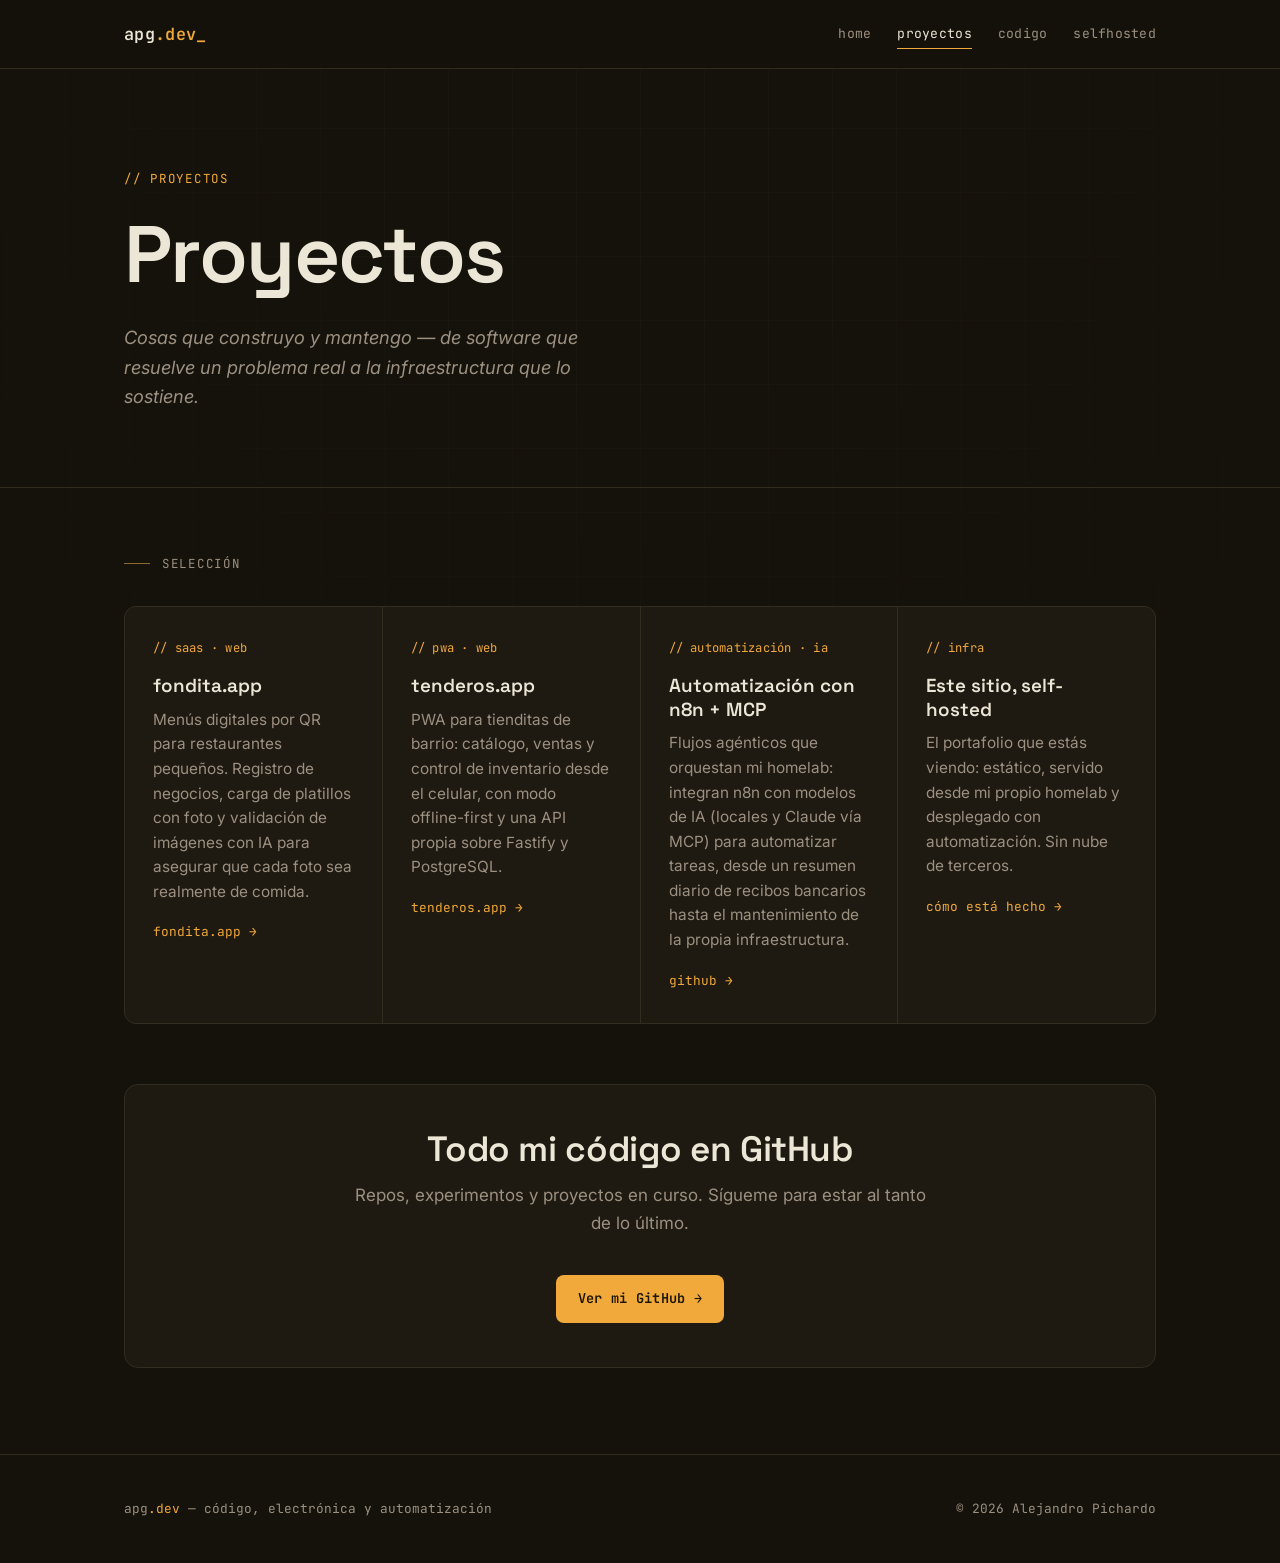
==== html/proyectos.html @ 2c0a466a "Mirror inicial del sitio apg.dev y agrega tenderos.app a proyectos Sube el contenido actual de apg-s" ====
<!DOCTYPE html>
<html lang="es">
<head>
<meta charset="UTF-8">
<meta name="viewport" content="width=device-width, initial-scale=1.0">
<title>Proyectos — Alejandro Pichardo</title>
<meta name="description" content="Proyectos de Alejandro Pichardo: fondita.app, tenderos.app, automatización con n8n y MCP, y un homelab self-hosted.">
<link rel="preconnect" href="https://fonts.googleapis.com">
<link rel="preconnect" href="https://fonts.gstatic.com" crossorigin>
<link href="https://fonts.googleapis.com/css2?family=Space+Grotesk:wght@500;600;700&family=Inter:wght@400;500&family=JetBrains+Mono:wght@400;500;600&display=swap" rel="stylesheet">
<link rel="stylesheet" href="styles.css?v=2">
<link rel="icon" type="image/svg+xml" href="favicon.svg">
<link rel="apple-touch-icon" href="apple-touch-icon.png">
<meta property="og:type" content="website">
<meta property="og:site_name" content="apg.dev">
<meta property="og:title" content="Proyectos — Alejandro Pichardo">
<meta property="og:description" content="Proyectos de Alejandro Pichardo: fondita.app, tenderos.app, automatización con n8n y MCP, y un homelab self-hosted.">
<meta property="og:image" content="https://apg.dev/og-image.png">
<meta property="og:url" content="https://apg.dev/proyectos.html">
<meta name="twitter:card" content="summary_large_image">
</head>
<body><header class="site">
<div class="wrap nav">
<a class="brand" href="index.html">apg<span class="amber">.dev</span><span class="cursor">_</span></a>
<nav class="links">
<a href="index.html">home</a>
<a href="proyectos.html" aria-current="page">proyectos</a>
<a href="codigo.html">codigo</a>
<a href="selfhosted.html">selfhosted</a>
</nav>
</div>
</header>
<main>
<section class="hero">
<div class="wrap">
<p class="eyebrow">// proyectos</p>
<h1 class="display">Proyectos</h1>
<p class="lede">Cosas que construyo y mantengo — de software que resuelve un problema real a la infraestructura que lo sostiene.</p>
</div>
</section>
<section class="section">
<div class="wrap">
<div class="section-label">selección</div>
<div class="grid">
<article class="card">
<div class="tag">// saas · web</div>
<h3>fondita.app</h3>
<p>Menús digitales por QR para restaurantes pequeños. Registro de negocios, carga de platillos con foto y validación de imágenes con IA para asegurar que cada foto sea realmente de comida.</p>
<div class="meta">
<a href="https://fondita.app" target="_blank" rel="noopener">fondita.app →</a>
</div>
</article>
<article class="card">
<div class="tag">// pwa · web</div>
<h3>tenderos.app</h3>
<p>PWA para tienditas de barrio: catálogo, ventas y control de inventario desde el celular, con modo offline-first y una API propia sobre Fastify y PostgreSQL.</p>
<div class="meta">
<a href="https://tenderos.app" target="_blank" rel="noopener">tenderos.app →</a>
</div>
</article>
<article class="card">
<div class="tag">// automatización · ia</div>
<h3>Automatización con n8n + MCP</h3>
<p>Flujos agénticos que orquestan mi homelab: integran n8n con modelos de IA (locales y Claude vía MCP) para automatizar tareas, desde un resumen diario de recibos bancarios hasta el mantenimiento de la propia infraestructura.</p>
<div class="meta">
<a href="https://github.com/pichardo7" target="_blank" rel="noopener">github →</a>
</div>
</article>
<article class="card">
<div class="tag">// infra</div>
<h3>Este sitio, self-hosted</h3>
<p>El portafolio que estás viendo: estático, servido desde mi propio homelab y desplegado con automatización. Sin nube de terceros.</p>
<div class="meta">
<a href="selfhosted.html">cómo está hecho →</a>
</div>
</article>
</div>
<div class="gh" id="github">
<h2>Todo mi código en GitHub</h2>
<p>Repos, experimentos y proyectos en curso. Sígueme para estar al tanto de lo último.</p>
<div class="cta-row">
<a class="btn btn-amber" href="https://github.com/pichardo7" target="_blank" rel="noopener">Ver mi GitHub →</a>
</div>
</div>
</div>
</section>
</main>
<footer class="site">
<div class="wrap foot">
<span>apg<span style="color:var(--amber)">.dev</span> — código, electrónica y automatización</span>
<span>© 2026 Alejandro Pichardo</span>
</div>
</footer>
</body>
</html>
---- html/styles.css ----
:root{--bg:#15120C;--panel:#1E1A12;--panel-2:#241F16;--line:#332C20;--ink:#ECE6D6;--muted:#9C9080;--amber:#F0A93A;--amber-dim:#8A6A2E;--maxw:1080px}*{box-sizing:border-box;margin:0;padding:0}html{scroll-behavior:smooth}body{background:var(--bg);color:var(--ink);font-family:'Inter',system-ui,sans-serif;font-size:17px;line-height:1.6;-webkit-font-smoothing:antialiased;overflow-x:hidden}a{color:inherit;text-decoration:none}img{max-width:100%;display:block}body::before{content:"";position:fixed;inset:0;z-index:0;pointer-events:none;background-image:linear-gradient(var(--line) 1px,transparent 1px),linear-gradient(90deg,var(--line) 1px,transparent 1px);background-size:64px 64px;opacity:.16;-webkit-mask-image:radial-gradient(ellipse at 50% -10%,#000 35%,transparent 80%);mask-image:radial-gradient(ellipse at 50% -10%,#000 35%,transparent 80%)}.wrap{max-width:var(--maxw);margin:0 auto;padding:0 24px;position:relative;z-index:1}header.site{position:sticky;top:0;z-index:20;background:rgba(21,18,12,.82);backdrop-filter:blur(10px);border-bottom:1px solid var(--line)}.nav{display:flex;align-items:center;justify-content:space-between;height:68px}.brand{font-family:'JetBrains Mono',monospace;font-weight:600;font-size:1.05rem;letter-spacing:.02em}.brand .amber{color:var(--amber)}.brand .cursor{color:var(--amber);animation:blink 1.2s steps(1) infinite}@keyframes blink{50%{opacity:0}}nav.links{display:flex;gap:26px;font-family:'JetBrains Mono',monospace;font-size:.82rem;letter-spacing:.02em;text-transform:lowercase}nav.links a{color:var(--muted);transition:color .2s;padding:4px 0;border-bottom:1px solid transparent}nav.links a:hover,nav.links a[aria-current="page"]{color:var(--ink);border-bottom-color:var(--amber)}nav.links a:focus-visible,.btn:focus-visible{outline:2px solid var(--amber);outline-offset:3px;border-radius:2px}.statusline{display:inline-flex;align-items:center;gap:10px;font-family:'JetBrains Mono',monospace;font-size:.8rem;letter-spacing:.03em;color:var(--muted);border:1px solid var(--line);border-radius:999px;padding:7px 15px;background:var(--panel)}.led{width:8px;height:8px;border-radius:50%;background:var(--amber);animation:pulse 2.6s ease-out infinite}@keyframes pulse{0%{box-shadow:0 0 0 0 rgba(240,169,58,.5)}70%{box-shadow:0 0 0 7px rgba(240,169,58,0)}100%{box-shadow:0 0 0 0 rgba(240,169,58,0)}}.hero{padding:100px 0 76px}.eyebrow{font-family:'JetBrains Mono',monospace;font-size:.78rem;letter-spacing:.14em;text-transform:uppercase;color:var(--amber);margin-bottom:24px}h1.display{font-family:'Space Grotesk',sans-serif;font-weight:600;line-height:1.03;letter-spacing:-.02em;font-size:clamp(2.6rem,7vw,5rem);max-width:16ch}.hero .lede{margin-top:28px;max-width:44ch;color:var(--muted);font-size:1.14rem;font-style:italic}.cta-row{display:flex;flex-wrap:wrap;gap:14px;margin-top:38px;align-items:center}.btn{display:inline-flex;align-items:center;gap:9px;font-family:'JetBrains Mono',monospace;font-size:.85rem;letter-spacing:.02em;padding:13px 22px;border-radius:8px;transition:.2s;cursor:pointer}.btn-amber{background:var(--amber);color:#1A1408;font-weight:600}.btn-amber:hover{background:#ffc164}.btn-ghost{border:1px solid var(--line);color:var(--ink)}.btn-ghost:hover{border-color:var(--amber);color:var(--amber)}.section{padding:66px 0;border-top:1px solid var(--line)}.section-label{font-family:'JetBrains Mono',monospace;font-size:.78rem;letter-spacing:.14em;text-transform:uppercase;color:var(--muted);margin-bottom:26px;display:flex;align-items:center;gap:12px}.section-label::before{content:"";width:26px;height:1px;background:var(--amber-dim)}h2{font-family:'Space Grotesk',sans-serif;font-weight:600;font-size:clamp(1.8rem,4vw,2.5rem);letter-spacing:-.01em;line-height:1.12}.prose{margin-top:22px}.prose p{max-width:62ch;color:var(--muted);margin-top:16px}.sig{margin-top:26px;font-family:'JetBrains Mono',monospace;font-size:.85rem;color:var(--amber)}footer.site{border-top:1px solid var(--line);padding:44px 0;margin-top:20px}.foot{display:flex;flex-wrap:wrap;gap:16px;justify-content:space-between;align-items:center;font-family:'JetBrains Mono',monospace;font-size:.8rem;color:var(--muted)}.foot a:hover{color:var(--amber)}@media (max-width:560px){nav.links{gap:16px;font-size:.76rem}.hero{padding:72px 0 56px}.btn{width:100%;justify-content:center}}@media (prefers-reduced-motion:reduce){*{animation:none!important;scroll-behavior:auto}}
.grid{display:grid;grid-template-columns:repeat(auto-fit,minmax(250px,1fr));gap:1px;background:var(--line);border:1px solid var(--line);border-radius:12px;overflow:hidden;margin-top:32px}.card{background:var(--panel);padding:32px 28px;transition:background .2s;display:flex;flex-direction:column}.card:hover{background:var(--panel-2)}.card .tag{font-family:'JetBrains Mono',monospace;font-size:.76rem;color:var(--amber);margin-bottom:16px;letter-spacing:.02em}.card h3{font-family:'Space Grotesk',sans-serif;font-weight:600;font-size:1.18rem;margin-bottom:10px;line-height:1.25}.card p{color:var(--muted);font-size:.96rem}.card .meta{margin-top:18px;display:flex;gap:18px;flex-wrap:wrap}.card .meta a{font-family:'JetBrains Mono',monospace;font-size:.8rem;color:var(--amber)}.card .meta a:hover{text-decoration:underline}.gh{margin-top:60px;border:1px solid var(--line);border-radius:14px;background:var(--panel);padding:44px 32px;text-align:center}.gh h2{font-family:'Space Grotesk',sans-serif;font-weight:600;font-size:clamp(1.6rem,4vw,2.2rem);letter-spacing:-.01em}.gh p{color:var(--muted);max-width:52ch;margin:14px auto 28px}.gh .cta-row{justify-content:center}
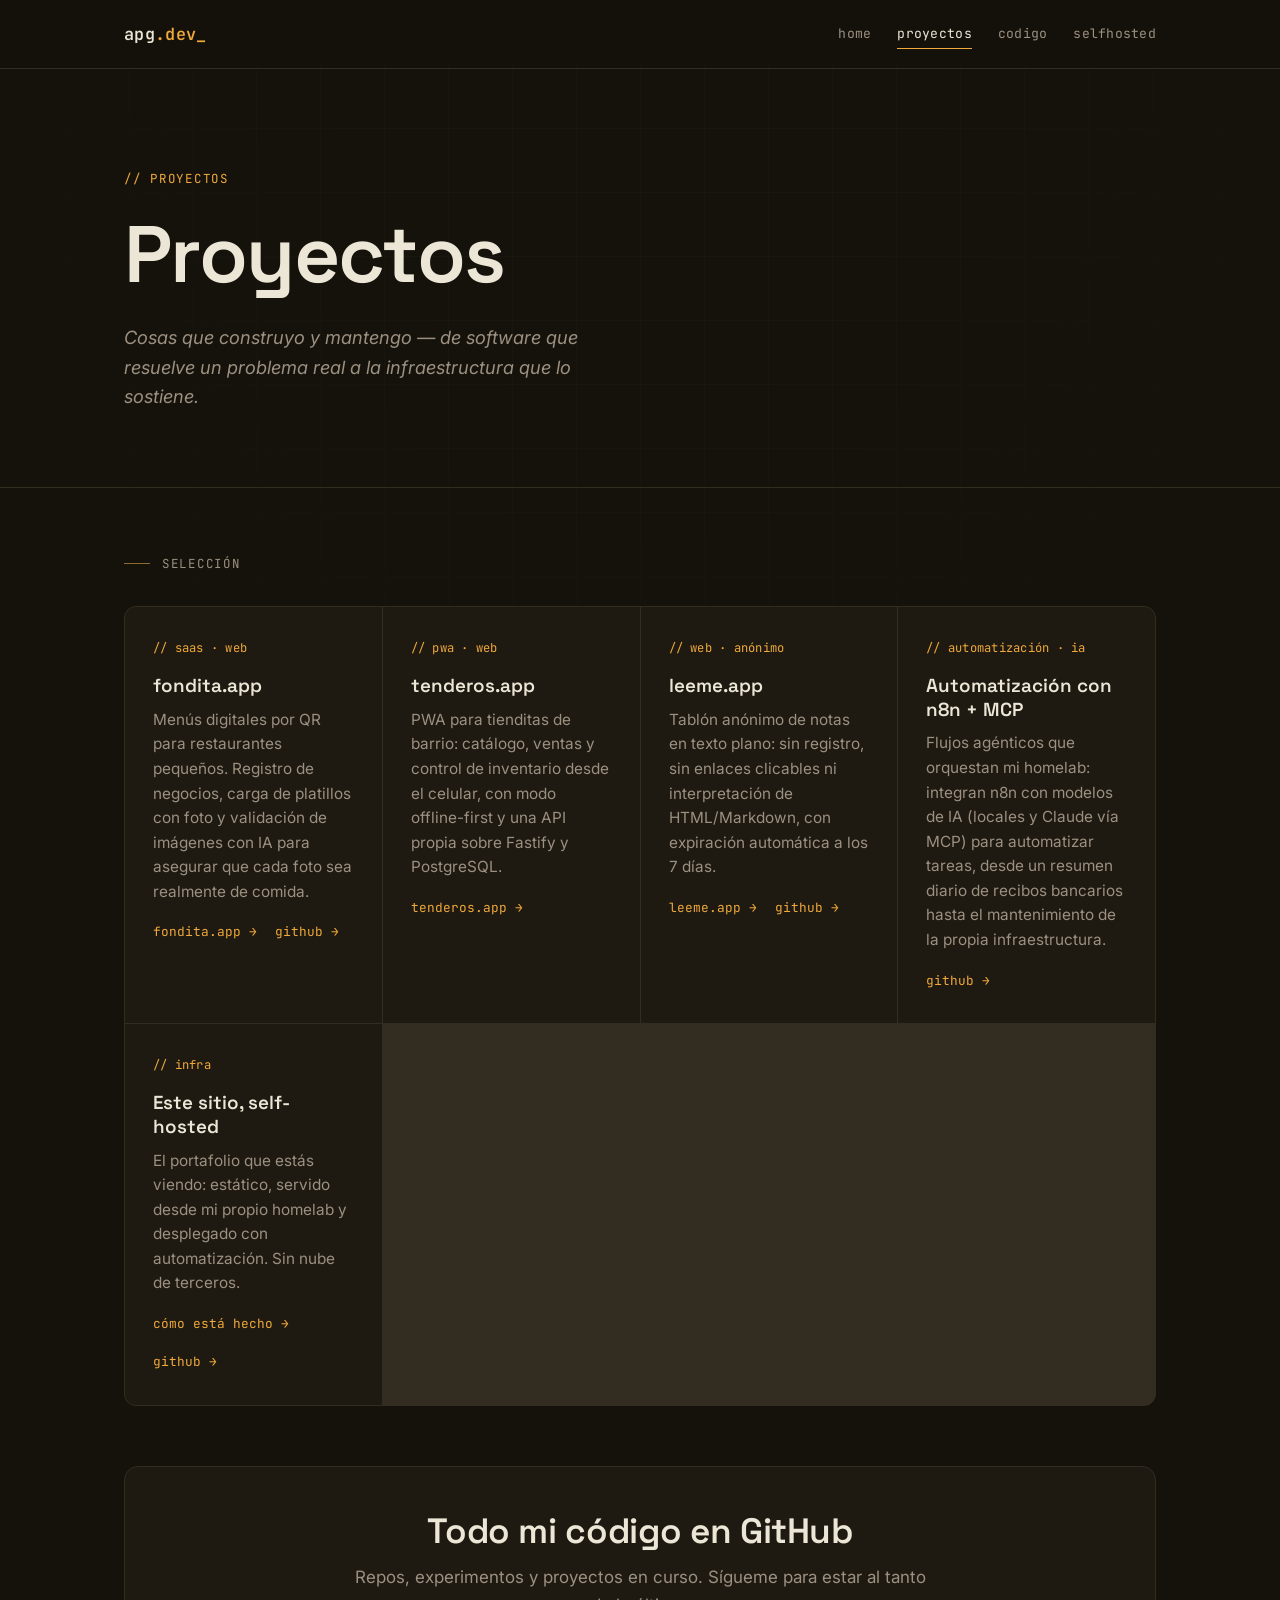
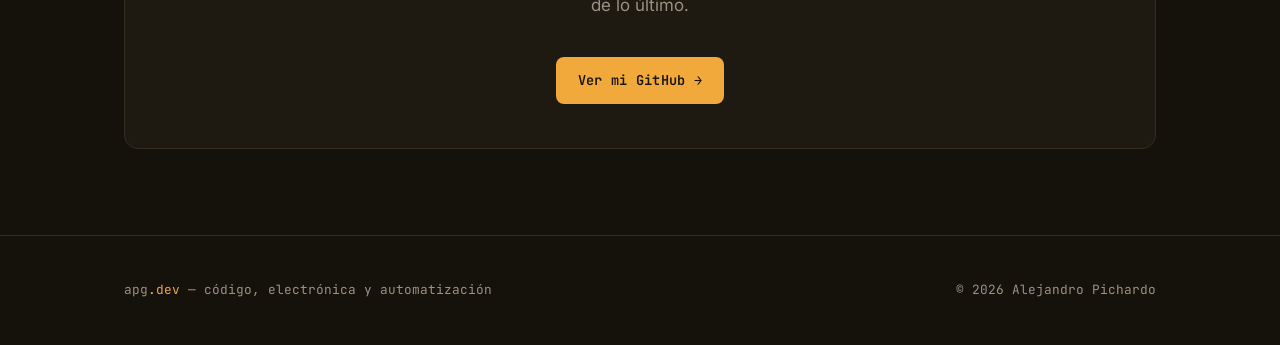
==== commit 8f269164: "Agrega tarjeta de leeme.app y enlaces a GitHub por proyecto fondita.app, leeme.app y este sitio ahor" ====
--- a/html/proyectos.html
+++ b/html/proyectos.html
@@ -4,7 +4,7 @@
 <meta charset="UTF-8">
 <meta name="viewport" content="width=device-width, initial-scale=1.0">
 <title>Proyectos — Alejandro Pichardo</title>
-<meta name="description" content="Proyectos de Alejandro Pichardo: fondita.app, tenderos.app, automatización con n8n y MCP, y un homelab self-hosted.">
+<meta name="description" content="Proyectos de Alejandro Pichardo: fondita.app, tenderos.app, leeme.app, automatización con n8n y MCP, y un homelab self-hosted.">
 <link rel="preconnect" href="https://fonts.googleapis.com">
 <link rel="preconnect" href="https://fonts.gstatic.com" crossorigin>
 <link href="https://fonts.googleapis.com/css2?family=Space+Grotesk:wght@500;600;700&family=Inter:wght@400;500&family=JetBrains+Mono:wght@400;500;600&display=swap" rel="stylesheet">
@@ -14,7 +14,7 @@
 <meta property="og:type" content="website">
 <meta property="og:site_name" content="apg.dev">
 <meta property="og:title" content="Proyectos — Alejandro Pichardo">
-<meta property="og:description" content="Proyectos de Alejandro Pichardo: fondita.app, tenderos.app, automatización con n8n y MCP, y un homelab self-hosted.">
+<meta property="og:description" content="Proyectos de Alejandro Pichardo: fondita.app, tenderos.app, leeme.app, automatización con n8n y MCP, y un homelab self-hosted.">
 <meta property="og:image" content="https://apg.dev/og-image.png">
 <meta property="og:url" content="https://apg.dev/proyectos.html">
 <meta name="twitter:card" content="summary_large_image">
@@ -48,6 +48,7 @@
 <p>Menús digitales por QR para restaurantes pequeños. Registro de negocios, carga de platillos con foto y validación de imágenes con IA para asegurar que cada foto sea realmente de comida.</p>
 <div class="meta">
 <a href="https://fondita.app" target="_blank" rel="noopener">fondita.app →</a>
+<a href="https://github.com/pichardo7/fondita" target="_blank" rel="noopener">github →</a>
 </div>
 </article>
 <article class="card">
@@ -56,6 +57,15 @@
 <p>PWA para tienditas de barrio: catálogo, ventas y control de inventario desde el celular, con modo offline-first y una API propia sobre Fastify y PostgreSQL.</p>
 <div class="meta">
 <a href="https://tenderos.app" target="_blank" rel="noopener">tenderos.app →</a>
+</div>
+</article>
+<article class="card">
+<div class="tag">// web · anónimo</div>
+<h3>leeme.app</h3>
+<p>Tablón anónimo de notas en texto plano: sin registro, sin enlaces clicables ni interpretación de HTML/Markdown, con expiración automática a los 7 días.</p>
+<div class="meta">
+<a href="https://leeme.app" target="_blank" rel="noopener">leeme.app →</a>
+<a href="https://github.com/pichardo7/leeme.app" target="_blank" rel="noopener">github →</a>
 </div>
 </article>
 <article class="card">
@@ -72,6 +82,7 @@
 <p>El portafolio que estás viendo: estático, servido desde mi propio homelab y desplegado con automatización. Sin nube de terceros.</p>
 <div class="meta">
 <a href="selfhosted.html">cómo está hecho →</a>
+<a href="https://github.com/pichardo7/apg-static" target="_blank" rel="noopener">github →</a>
 </div>
 </article>
 </div>
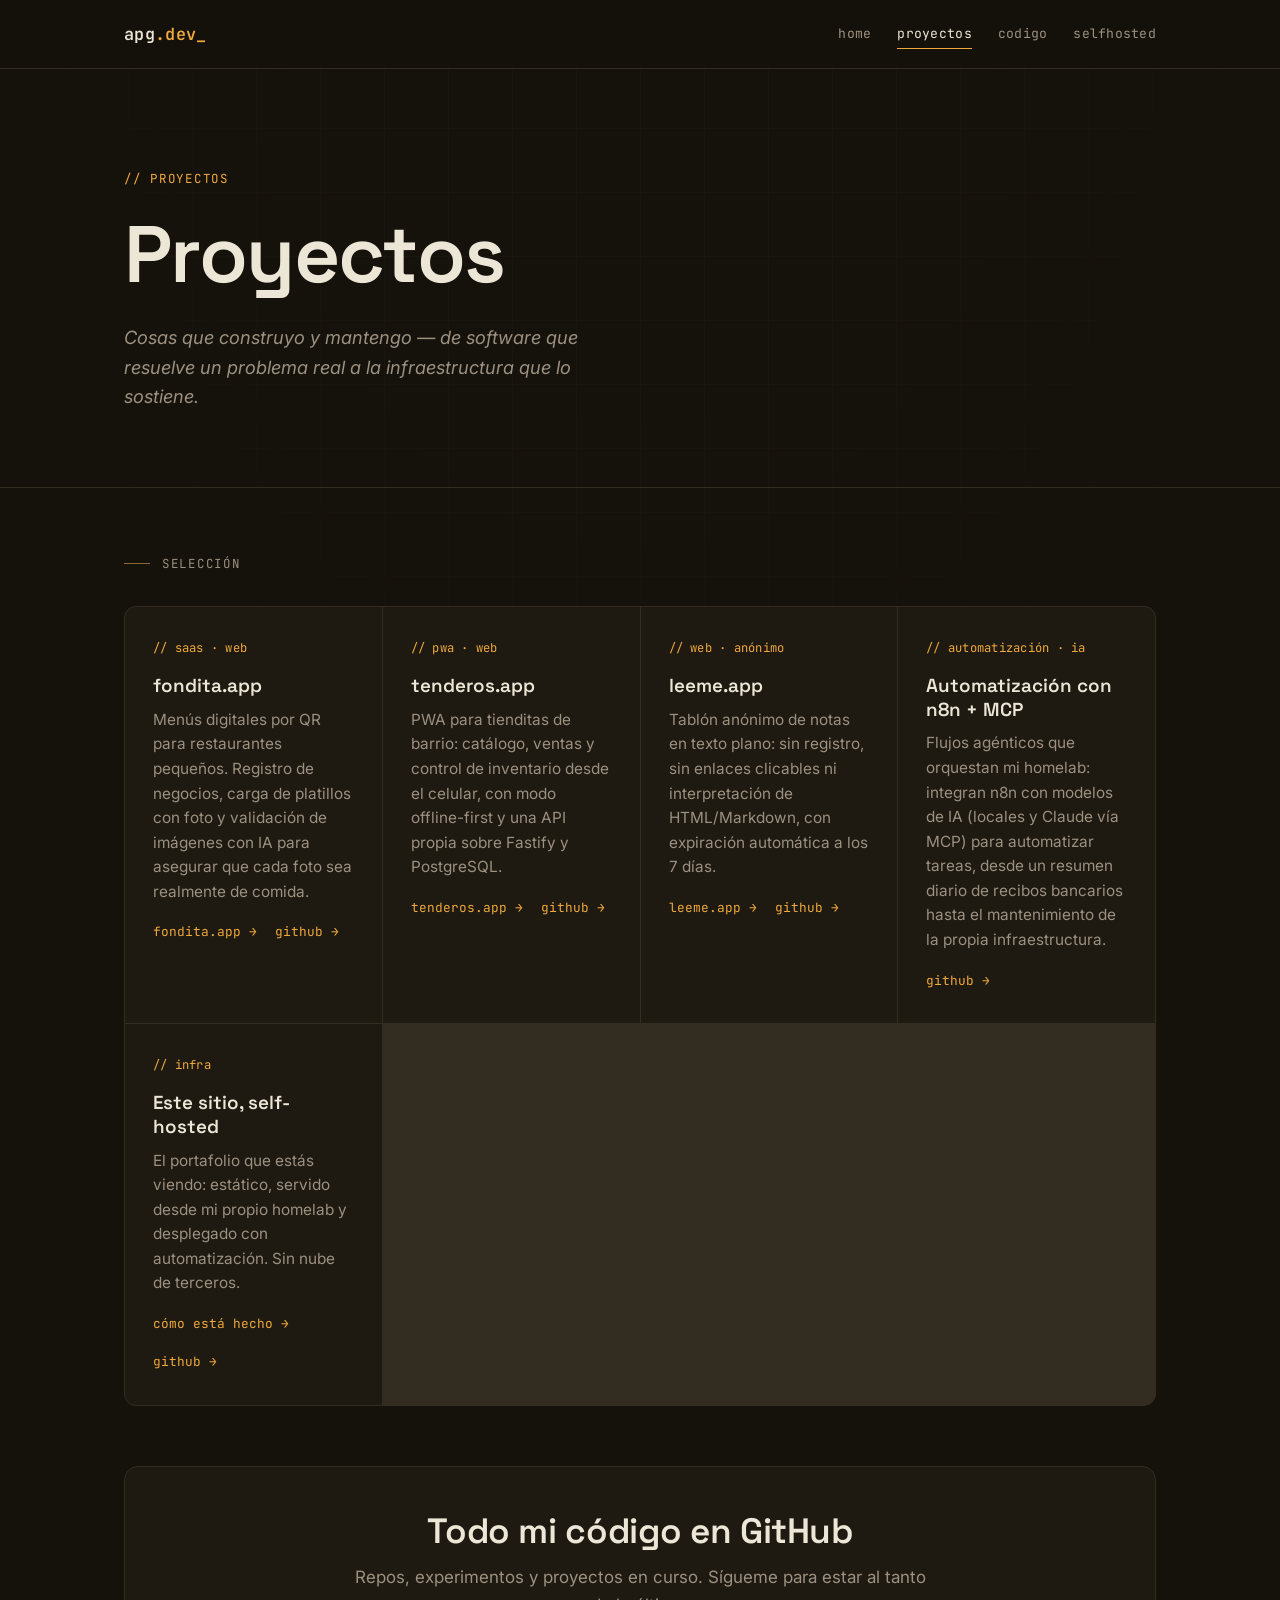
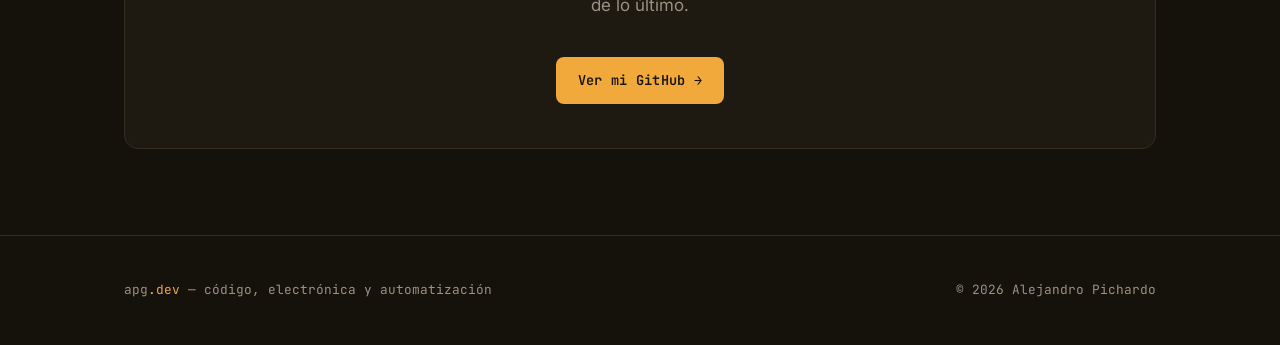
==== commit 0a9ae07b: "Agrega enlace a GitHub en la tarjeta de tenderos.app pichardo7/tenderos ya existe como repo privado." ====
--- a/html/proyectos.html
+++ b/html/proyectos.html
@@ -57,6 +57,7 @@
 <p>PWA para tienditas de barrio: catálogo, ventas y control de inventario desde el celular, con modo offline-first y una API propia sobre Fastify y PostgreSQL.</p>
 <div class="meta">
 <a href="https://tenderos.app" target="_blank" rel="noopener">tenderos.app →</a>
+<a href="https://github.com/pichardo7/tenderos" target="_blank" rel="noopener">github →</a>
 </div>
 </article>
 <article class="card">
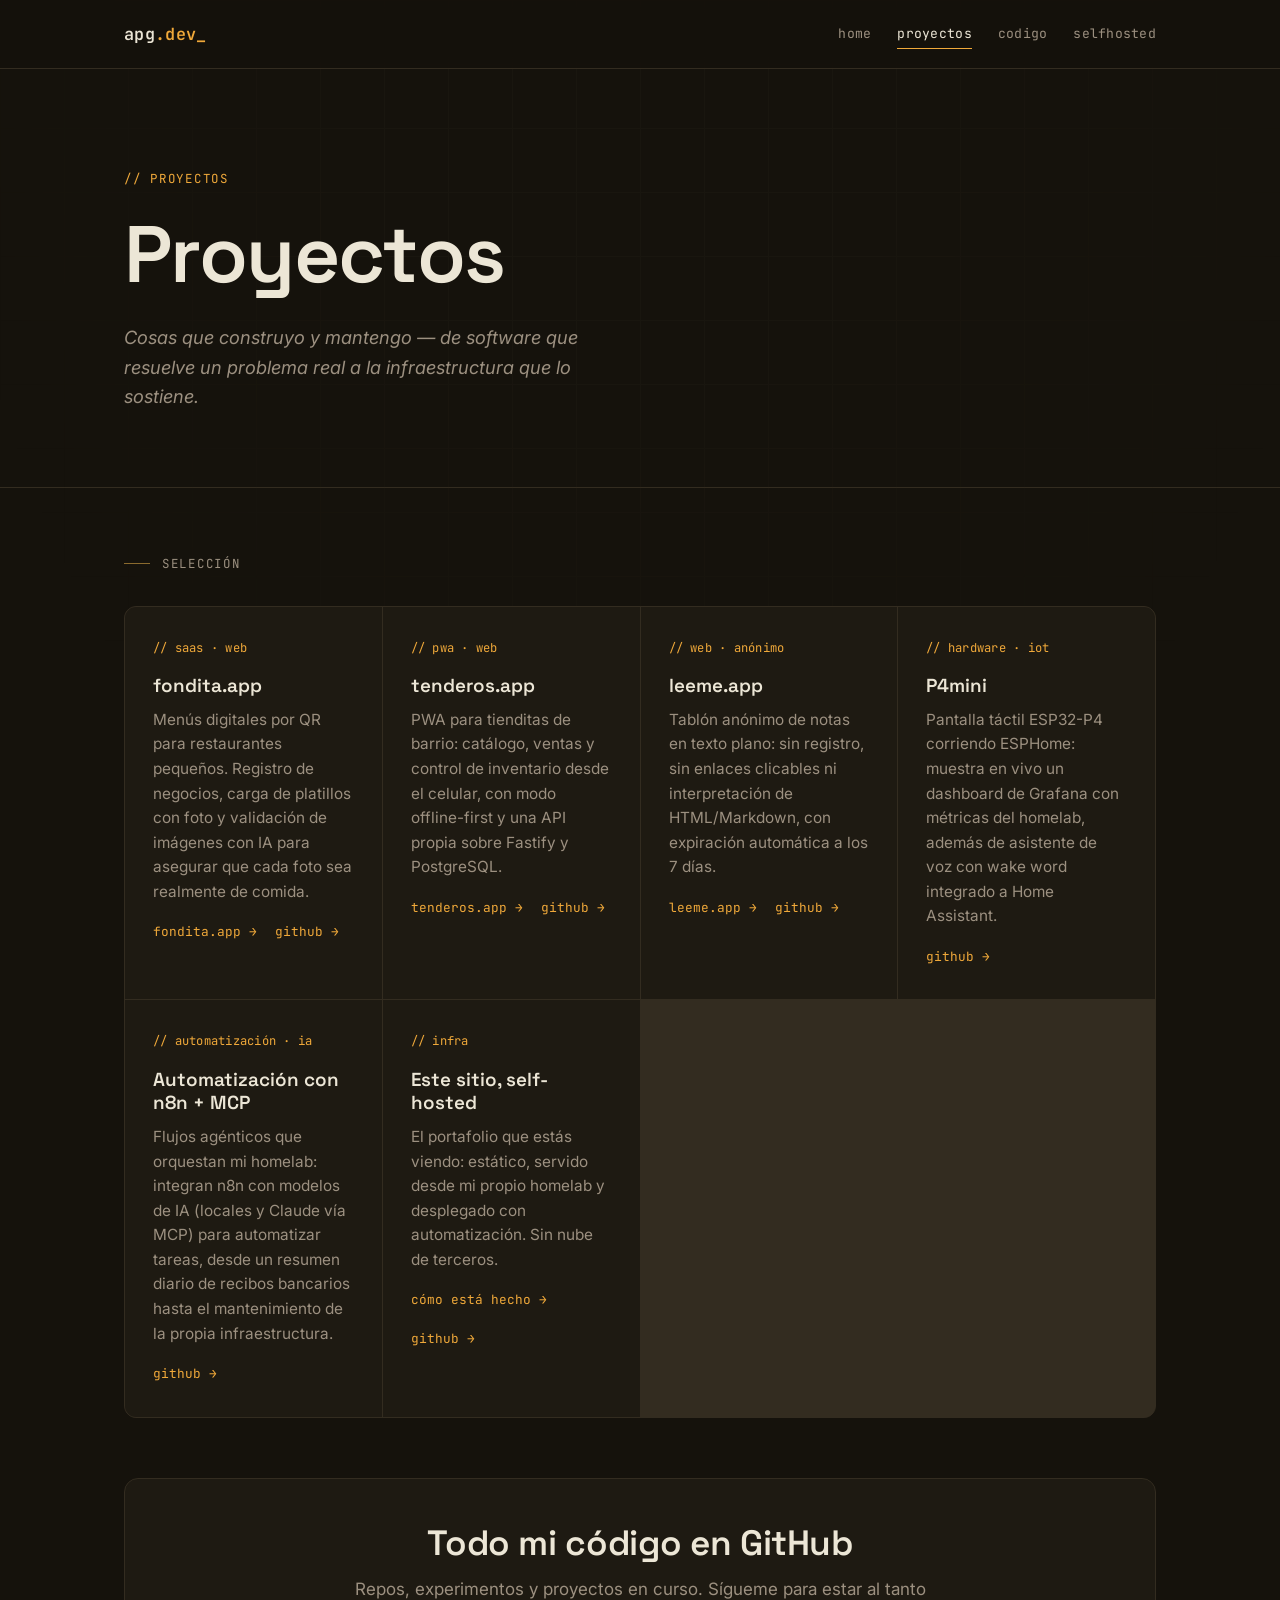
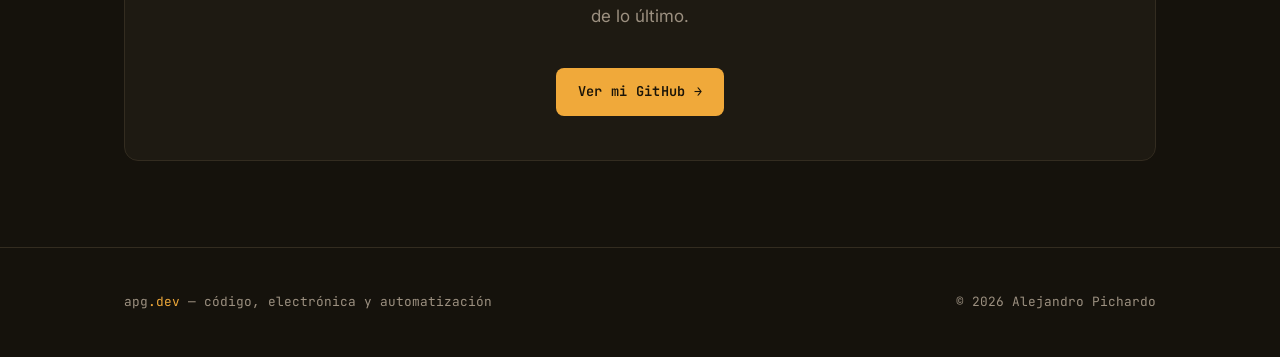
==== commit c41293d4: "Agrega tarjeta de P4mini (ESP32-P4) Pantalla ESPHome que muestra un dashboard de Grafana con metrica" ====
--- a/html/proyectos.html
+++ b/html/proyectos.html
@@ -4,7 +4,7 @@
 <meta charset="UTF-8">
 <meta name="viewport" content="width=device-width, initial-scale=1.0">
 <title>Proyectos — Alejandro Pichardo</title>
-<meta name="description" content="Proyectos de Alejandro Pichardo: fondita.app, tenderos.app, leeme.app, automatización con n8n y MCP, y un homelab self-hosted.">
+<meta name="description" content="Proyectos de Alejandro Pichardo: fondita.app, tenderos.app, leeme.app, P4mini (ESP32-P4), automatización con n8n y MCP, y un homelab self-hosted.">
 <link rel="preconnect" href="https://fonts.googleapis.com">
 <link rel="preconnect" href="https://fonts.gstatic.com" crossorigin>
 <link href="https://fonts.googleapis.com/css2?family=Space+Grotesk:wght@500;600;700&family=Inter:wght@400;500&family=JetBrains+Mono:wght@400;500;600&display=swap" rel="stylesheet">
@@ -14,7 +14,7 @@
 <meta property="og:type" content="website">
 <meta property="og:site_name" content="apg.dev">
 <meta property="og:title" content="Proyectos — Alejandro Pichardo">
-<meta property="og:description" content="Proyectos de Alejandro Pichardo: fondita.app, tenderos.app, leeme.app, automatización con n8n y MCP, y un homelab self-hosted.">
+<meta property="og:description" content="Proyectos de Alejandro Pichardo: fondita.app, tenderos.app, leeme.app, P4mini (ESP32-P4), automatización con n8n y MCP, y un homelab self-hosted.">
 <meta property="og:image" content="https://apg.dev/og-image.png">
 <meta property="og:url" content="https://apg.dev/proyectos.html">
 <meta name="twitter:card" content="summary_large_image">
@@ -70,6 +70,14 @@
 </div>
 </article>
 <article class="card">
+<div class="tag">// hardware · iot</div>
+<h3>P4mini</h3>
+<p>Pantalla táctil ESP32-P4 corriendo ESPHome: muestra en vivo un dashboard de Grafana con métricas del homelab, además de asistente de voz con wake word integrado a Home Assistant.</p>
+<div class="meta">
+<a href="https://github.com/pichardo7/esp32" target="_blank" rel="noopener">github →</a>
+</div>
+</article>
+<article class="card">
 <div class="tag">// automatización · ia</div>
 <h3>Automatización con n8n + MCP</h3>
 <p>Flujos agénticos que orquestan mi homelab: integran n8n con modelos de IA (locales y Claude vía MCP) para automatizar tareas, desde un resumen diario de recibos bancarios hasta el mantenimiento de la propia infraestructura.</p>
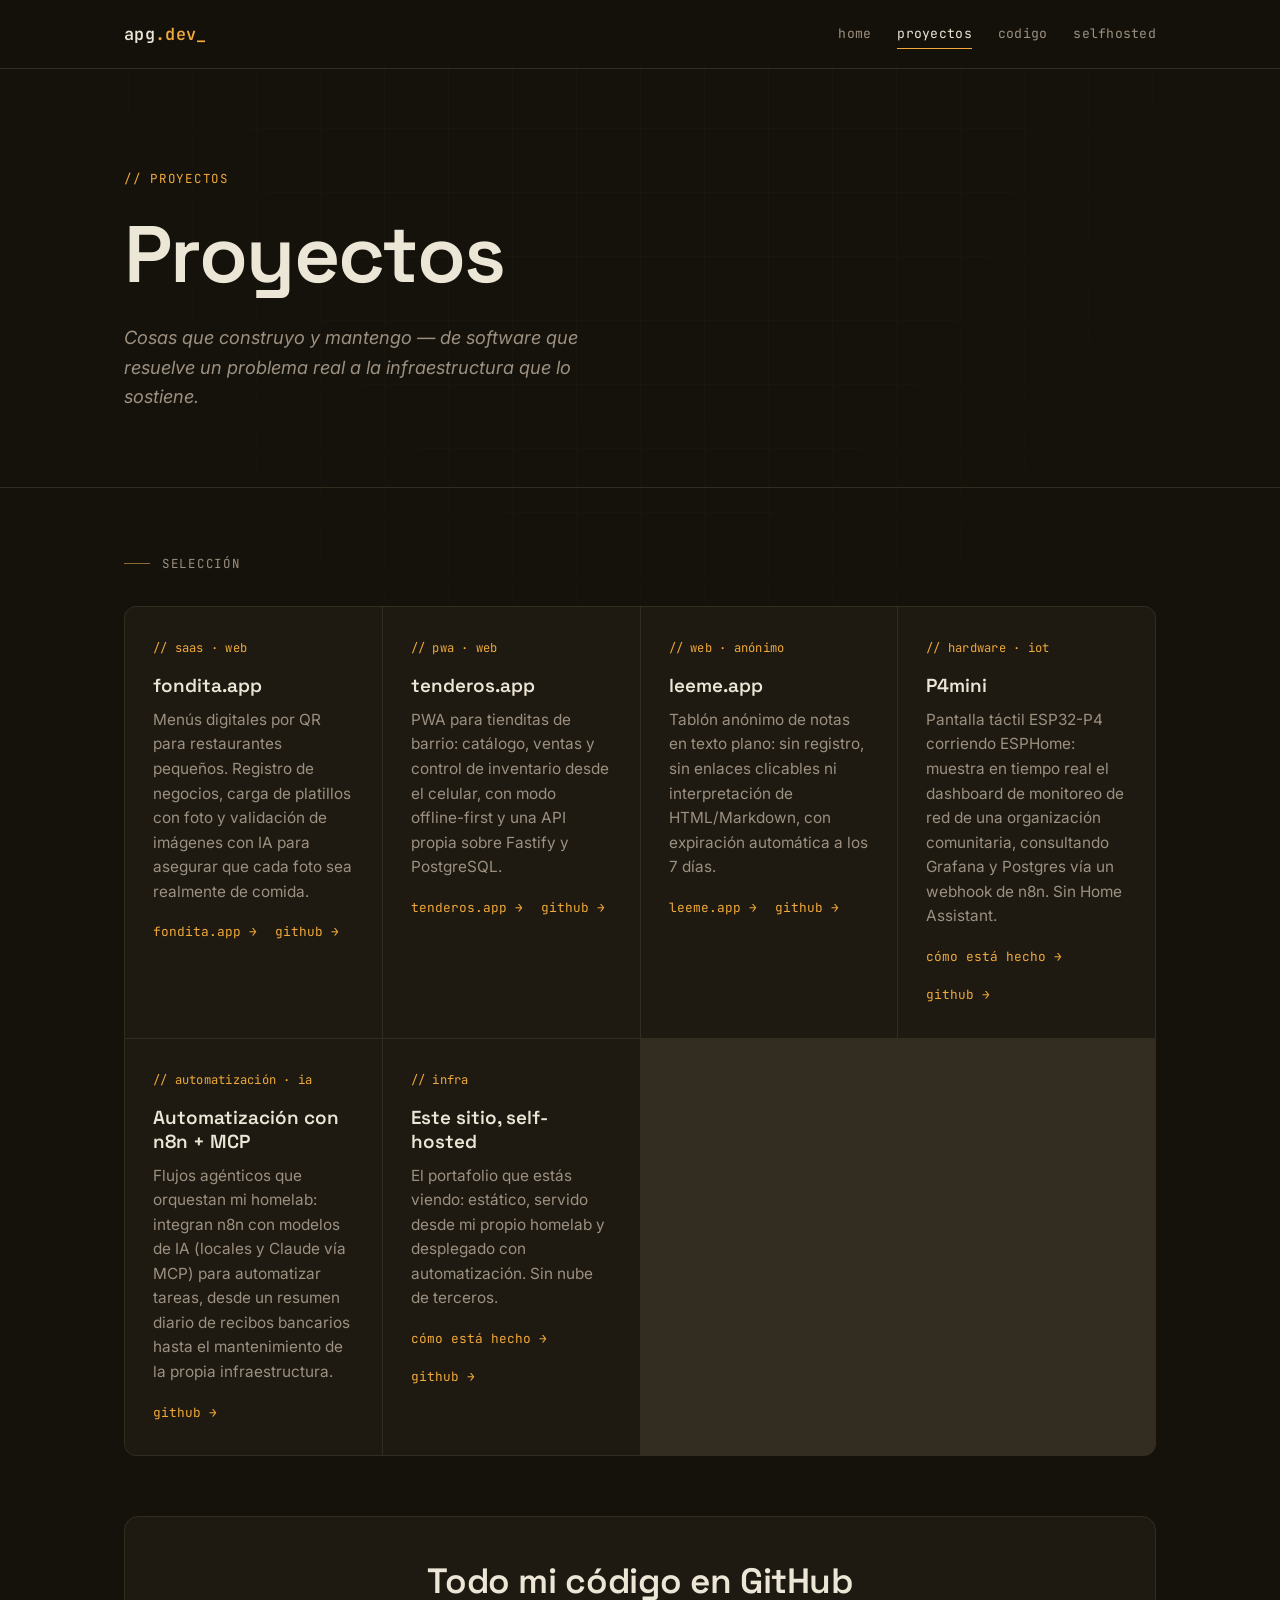
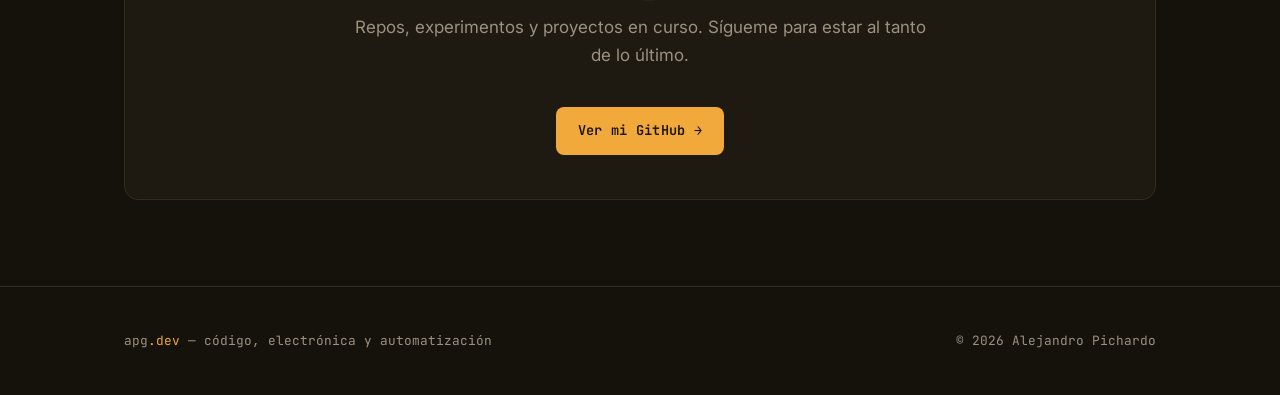
==== commit 8ca03439: "Agrega pagina de detalle de P4mini y corrige su descripcion La tarjeta decia "asistente de voz integ" ====
--- a/html/proyectos.html
+++ b/html/proyectos.html
@@ -72,8 +72,9 @@
 <article class="card">
 <div class="tag">// hardware · iot</div>
 <h3>P4mini</h3>
-<p>Pantalla táctil ESP32-P4 corriendo ESPHome: muestra en vivo un dashboard de Grafana con métricas del homelab, además de asistente de voz con wake word integrado a Home Assistant.</p>
+<p>Pantalla táctil ESP32-P4 corriendo ESPHome: muestra en tiempo real el dashboard de monitoreo de red de una organización comunitaria, consultando Grafana y Postgres vía un webhook de n8n. Sin Home Assistant.</p>
 <div class="meta">
+<a href="p4mini.html">cómo está hecho →</a>
 <a href="https://github.com/pichardo7/esp32" target="_blank" rel="noopener">github →</a>
 </div>
 </article>
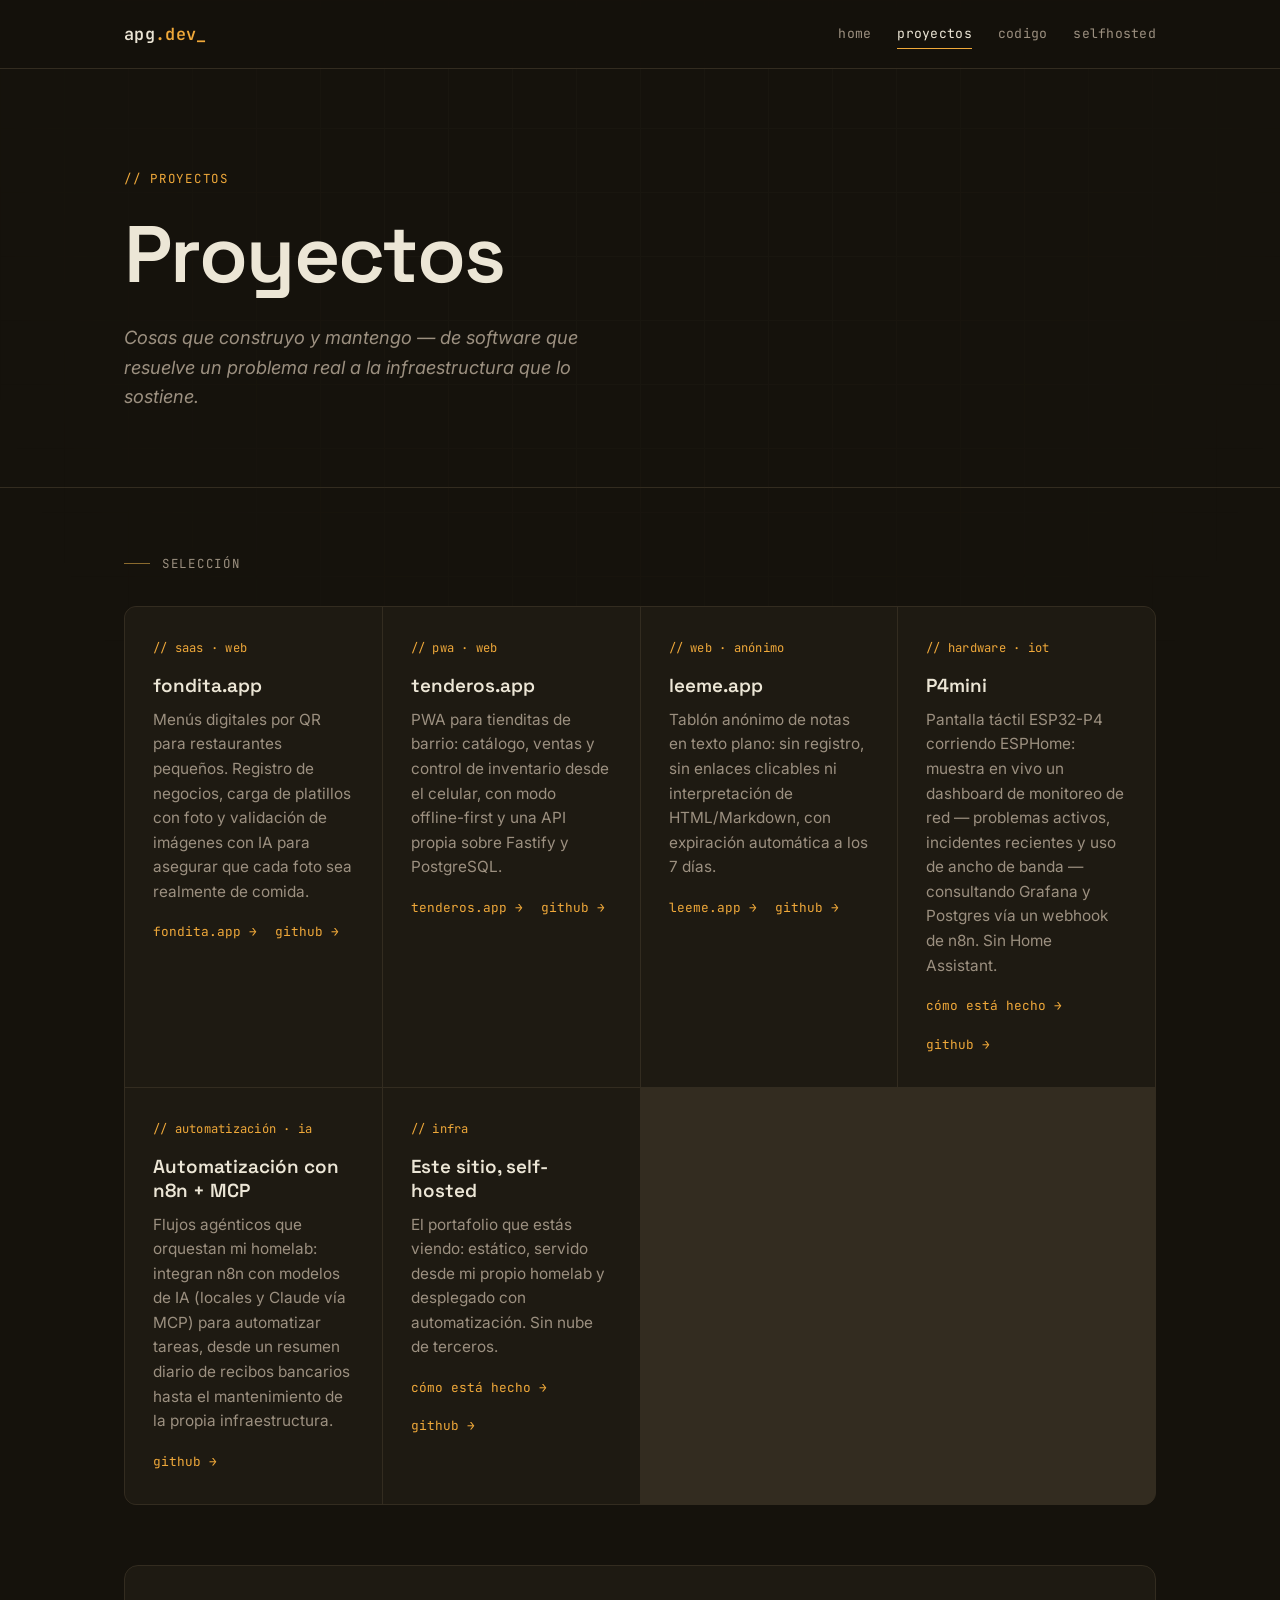
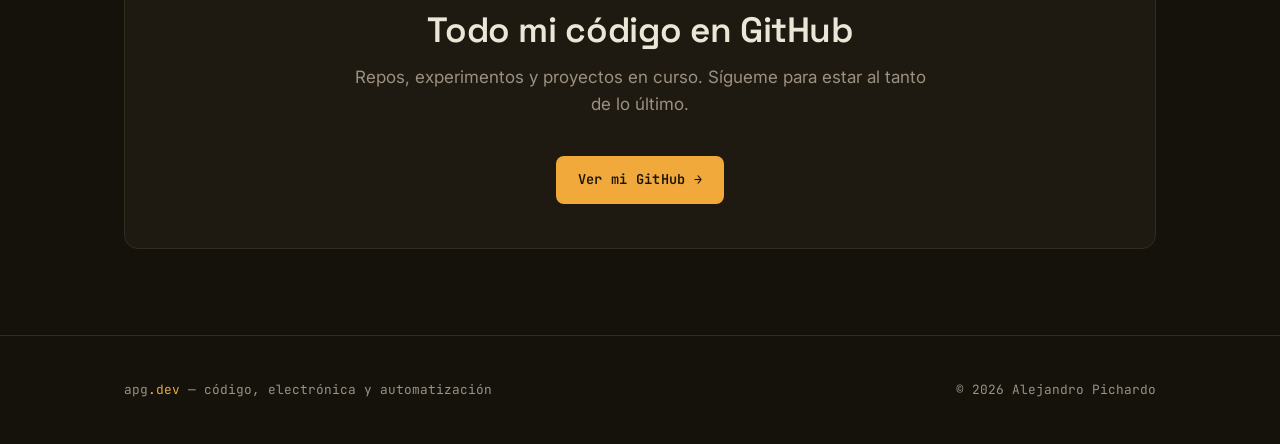
==== commit 3864f1d3: "Generaliza la descripcion de P4mini, sin nombrar a la organizacion Quita toda referencia a "Podemos"" ====
--- a/html/proyectos.html
+++ b/html/proyectos.html
@@ -72,7 +72,7 @@
 <article class="card">
 <div class="tag">// hardware · iot</div>
 <h3>P4mini</h3>
-<p>Pantalla táctil ESP32-P4 corriendo ESPHome: muestra en tiempo real el dashboard de monitoreo de red de una organización comunitaria, consultando Grafana y Postgres vía un webhook de n8n. Sin Home Assistant.</p>
+<p>Pantalla táctil ESP32-P4 corriendo ESPHome: muestra en vivo un dashboard de monitoreo de red — problemas activos, incidentes recientes y uso de ancho de banda — consultando Grafana y Postgres vía un webhook de n8n. Sin Home Assistant.</p>
 <div class="meta">
 <a href="p4mini.html">cómo está hecho →</a>
 <a href="https://github.com/pichardo7/esp32" target="_blank" rel="noopener">github →</a>
